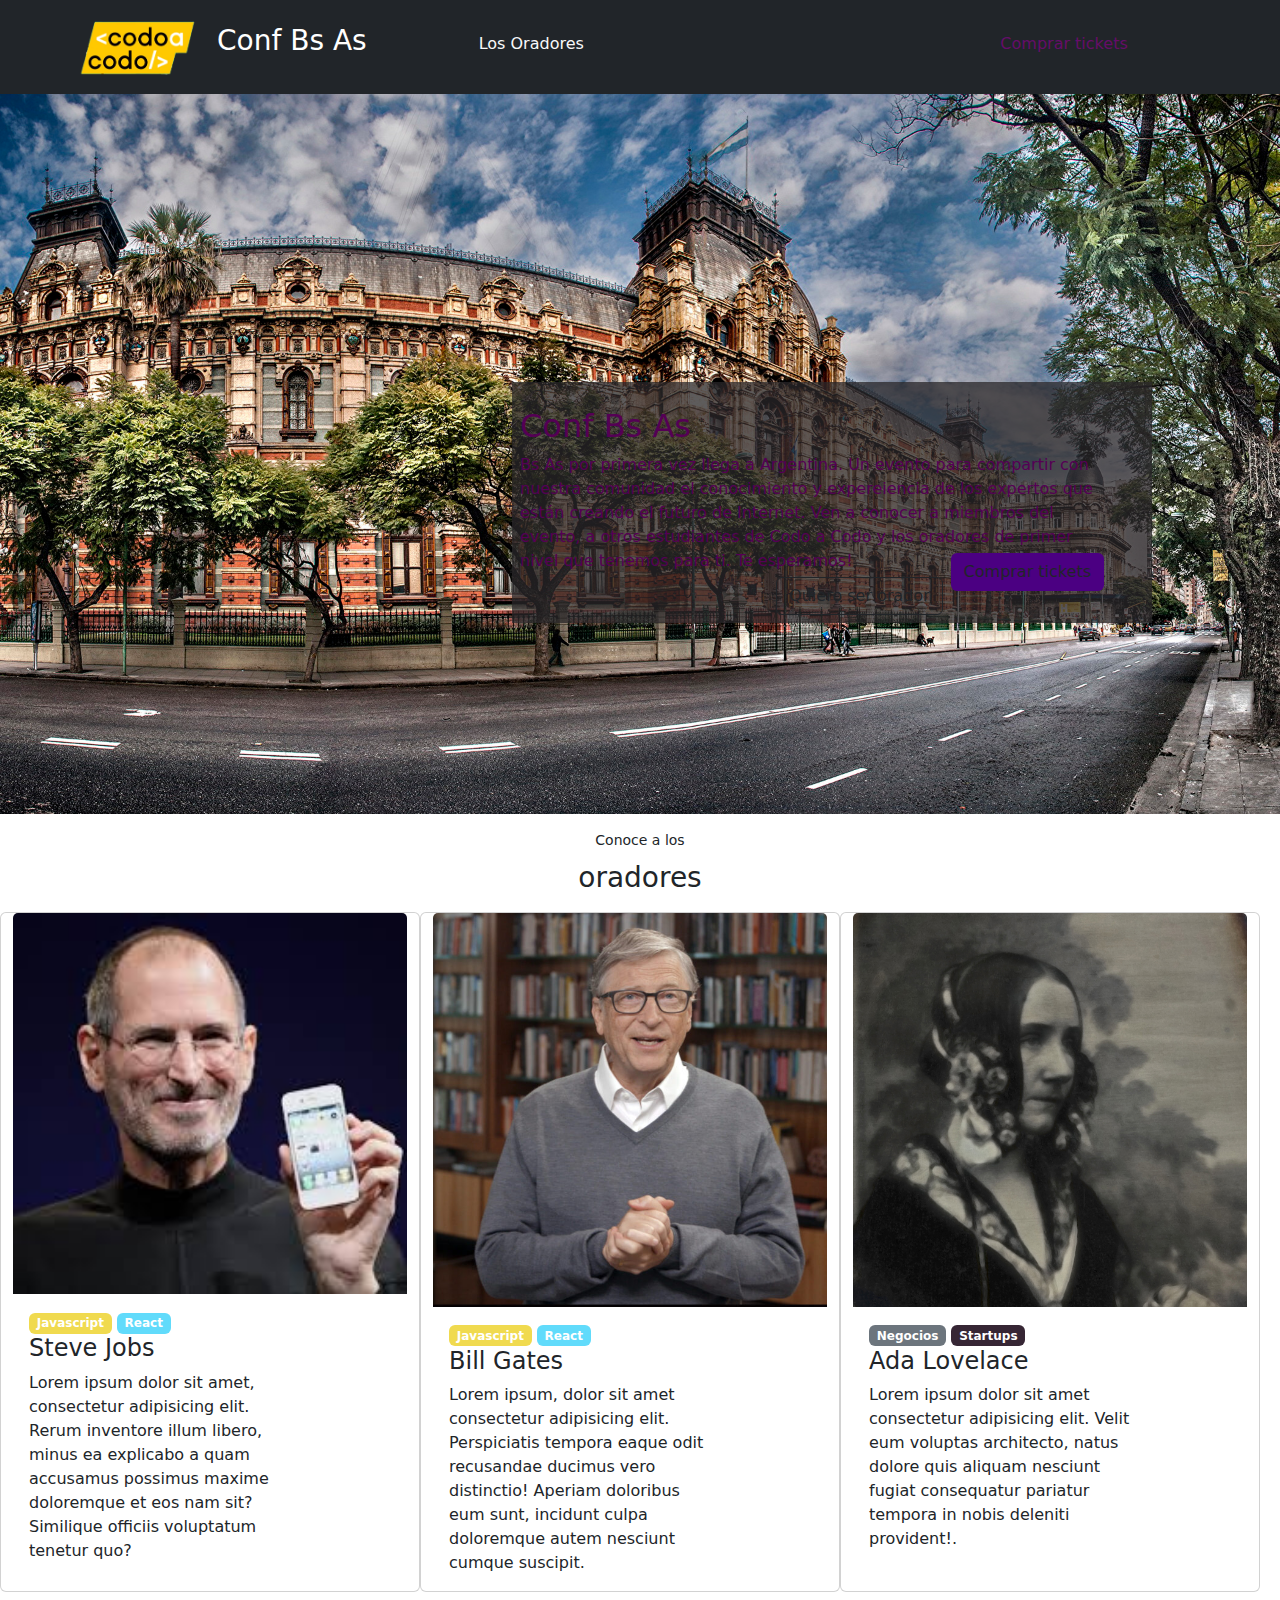
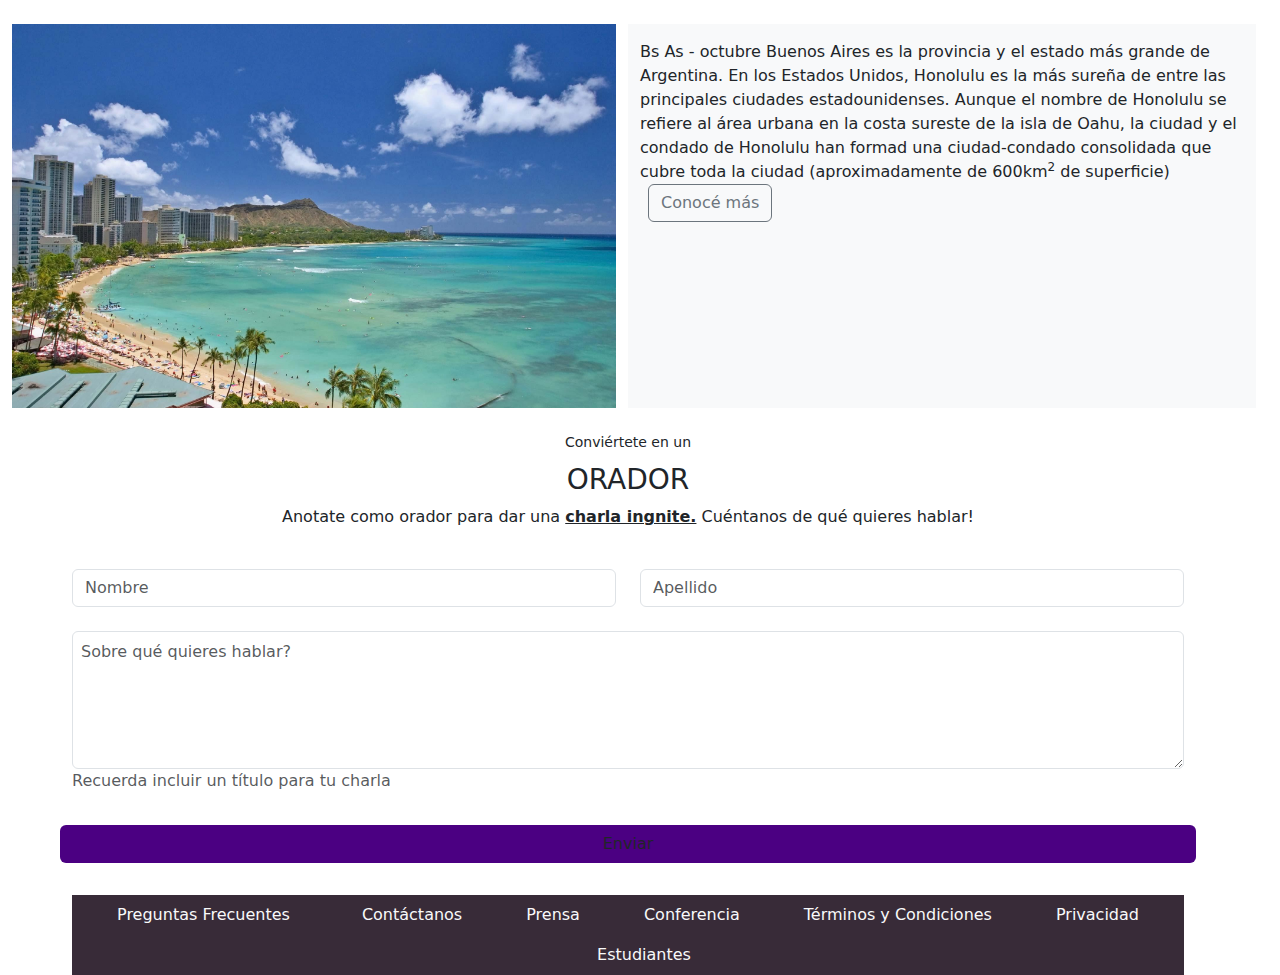
==== Trabajo práctico integrador/bootstrap/index.html @ 028cf887 "Add files via upload" ====
<!DOCTYPE html>
<html lang="en">
<head>
    <meta charset="UTF-8">
    <meta http-equiv="X-UA-Compatible" content="IE=edge">
    <meta name="viewport" content="width=device-width, initial-scale=1.0">
    <title>COSO</title>
    <!-- Latest compiled and minified CSS -->
<link href="https://cdn.jsdelivr.net/npm/bootstrap@5.1.3/dist/css/bootstrap.min.css" rel="stylesheet">
<link rel="stylesheet" type="text/css" href="style.css">

<!-- Latest compiled JavaScript -->
<script src="https://cdn.jsdelivr.net/npm/bootstrap@5.1.3/dist/js/bootstrap.bundle.min.js"></script>
</head>
<body>
  <nav class="navbar-dark container-relative"> <div class="container-fluid bg-dark d-flex flex-wrap align-content-around bg-light">
                 <a class="navbar-brand text-light" href="#"> <img src="../img/codoacodo.png" style=height:90px
                  class="float-start mt-1 ms-5"></a>
                    <a class="navbar-brand mt-4" href="#"><h3>Conf Bs As</h3></a>
                 <ul class="nav justify-content-end mt-4 ms-5">
                 <li class="nav-item ms-5">
                  <a class="nav-link text-light" href="#">Los Oradores</a>
                </li>
                <li class="nav-item">
                  <a class="nav-link text-muted" href="#">El lugar y la fecha</a>
                </li>
                <li class="nav-item">
                  <a class="nav-link text-muted" href="#">Conviértete en orador</a>
                </li>
                <li class="nav-item">
                    <a class="nav-link ncolortext" href="#">Comprar tickets</a>
                  </li>
              </ul> 
       </div>  </nav>

        <div class="img-text-container-fluid">
          <img src="../img/ba1.jpg" class="img-fluid" alt="Buenos Aires">
          <div class="bg-text inner me-5 col-sm-8 pe-3 col-md-6 pe-5 pb-2 px-2">
            <h2 class="col-m-6">Conf Bs As</h2>
            Bs As por primera vez llega a Argentina. Un evento para compartir con
              nuestra comunidad el conocimiento y expereiencia de los expertos que están creando el futuro de Internet. Ven a conocer a miembros del evento, a otros estudiantes de Codo a Codo y los oradores de primer nivel que tenemos para ti. Te esperamos!
              <button type="button" class="btn float-end mt-1 ms-2 mybtn">Comprar tickets</button>
              <button type="button" class="btn btn-outline-dark float-end mt-1">Quiero ser orador</button>
              </div>
            </div>
    <div class="container text-center">
    <p class="text-center">
        <h6><small>Conoce a los</small></h6>
            <h2><small>oradores</small></h2>
    </p>
        </div>
        <div class="row container-fluid py-auto pe-2">
        <div class="col card" style="width:100px">
            <img class=" card-img-top" src="../img/steve.jpg" alt="Steve Jobs">
            <div class="card-body">
                <span class="badge bjs">Javascript</span></h6>
                <span class="badge br">React</span></h6>
              <h4 class="card-title">Steve Jobs</h4>
              <p class="card-text col-sm-9">Lorem ipsum dolor sit amet, consectetur adipisicing elit. Rerum inventore illum libero, minus ea explicabo a quam accusamus possimus maxime doloremque et eos nam sit? Similique officiis voluptatum tenetur quo?</p>
            </div>
          </div>
          <div class="col card" style="width:100px">
            <img class="card-img-top" src="../img/bill.jpg" alt="Bill Gates">
            <div class="card-body">
                <span class="badge bjs">Javascript</span></h6>
                <span class="badge br">React</span></h6>
              <h4 class="card-title">Bill Gates</h4>
              <p class="card-text col-sm-9">Lorem ipsum, dolor sit amet consectetur adipisicing elit. Perspiciatis tempora eaque odit recusandae ducimus vero distinctio! Aperiam doloribus eum sunt, incidunt culpa doloremque autem nesciunt cumque suscipit.</p>
            </div>
          </div>
          <div class="col card" style="width:100px">
            <img class="card-img-top" src="../img/ada.jpeg" alt="Ada Lovelace">
            <div class="card-body">
                <span class="badge bg-secondary">Negocios</span></h6>
                <span class="badge bg-alsc">Startups</span></h6>
              <h4 class="card-title">Ada Lovelace</h4>
              <p class="card-text col-sm-9">Lorem ipsum dolor sit amet consectetur adipisicing elit. Velit eum voluptas architecto, natus dolore quis aliquam nesciunt fugiat consequatur pariatur tempora in nobis deleniti provident!.</p>
            </div>
          </div>
        </div>
        </p>
  
    <div class="row container-fluid">
        <p><div class="col"><img src="../img/honolulu.jpg" class="float-start img-fluid"></div>
         <div class="col-sm-6 col-md-6 bg-light py-3">Bs As - octubre
            Buenos Aires es la provincia y el estado más grande de Argentina. En los Estados Unidos, Honolulu es la más sureña de entre las principales ciudades estadounidenses. Aunque el nombre de Honolulu se refiere al área urbana en la costa sureste de la isla de Oahu, la ciudad y el condado de Honolulu han formad una ciudad-condado consolidada que cubre toda la ciudad (aproximadamente de 600km<sup>2</sup> de superficie)
            <button type="button" class="btn ms-2 btn-outline-secondary">Conocé más</button> </p></div>
        
    <div class="d-grid text-center my-3 mt-4">
        <h6><small>Conviértete en un</small></h6>
            <h2><small>ORADOR</small></h2>
         <p>Anotate como orador para dar una <a href="#" class="alert-link text-dark">charla ingnite.</a> Cuéntanos de qué quieres hablar!</p> </div>
        <form>
          <div class="row mx-5 mt-2">
            <div class="col">
              <input type="text" class="form-control" placeholder="Nombre" name="name">
            </div>
            <div class="col">
              <input type="text" class="form-control" placeholder="Apellido" name="apellido">
            </div>
        </form>
        <div class="form-group text-muted">
          <textarea class="form-control p-2 mt-4 text-muted" rows="5" placeholder="Sobre qué quieres hablar?" name="text"></textarea>
              <p>Recuerda incluir un título para tu charla</p>
          </div>
        <button class="btn mt-3 mb-3 obtn">Enviar</button>
        </p>
        
       
        <nav class="navbar-dark container-fluid"> <div class="container-fluid cw d-flex flex-wrap align-content-around">
          <ul class="nav justify-content-center">
            <li class="nav-item">
              <a class="nav-link text-light me-2" href="#">Preguntas Frecuentes</a>
            </li>
            <li class="nav-item">
              <a class="nav-link text-light ps-5" href="#">Contáctanos</a>
            </li>
            <li class="nav-item">
              <a class="nav-link text-light ps-5" href="#">Prensa</a>
            </li>
            <li class="nav-item">
              <a class="nav-link text-light ps-5" href="#">Conferencia</a>
            </li> 
              <li class="nav-item">
                <a class="nav-link text-light ps-5" href="#">Términos y Condiciones</a>
              </li>
              <li class="nav-item">
                <a class="nav-link text-light ps-5" href="#">Privacidad</a>
              </li>
              <li class="nav-item">
                <a class="nav-link text-light ps-5" href="#">Estudiantes</a>
              </li>
       </ul> 
</div>  </nav>



       
      

</body>
</html>
---- Trabajo práctico integrador/bootstrap/style.css ----
.ncolortext {
    color:rgba(139, 0, 139, 0.658)
}

.img-text-container-fluid {
    position: relative;
  }




.inner {
    position: absolute;
    top: 40%;
    left: 40%;
    background-color: rgba(41, 38, 41, 0.753);
    color: rgb(85, 0, 85);
    padding: 25px;
   
  }

  .colm6{
    height: 33px;
  }

  
.mybtn {
background-color: indigo;
}

.bjs {
    background-color:#f0da4f;
}

.br {
    background-color:#61DBFB;
}

.bg-alsc {
    background-color: rgb(54, 38, 52);
}


.mybtn2 {
background-color:indigo;
color:indigo
}

.obtn {
    background-color: indigo;
}


.cw {
    height: 80px;
    background-color: rgba(32, 17, 32, 0.89);
    
}
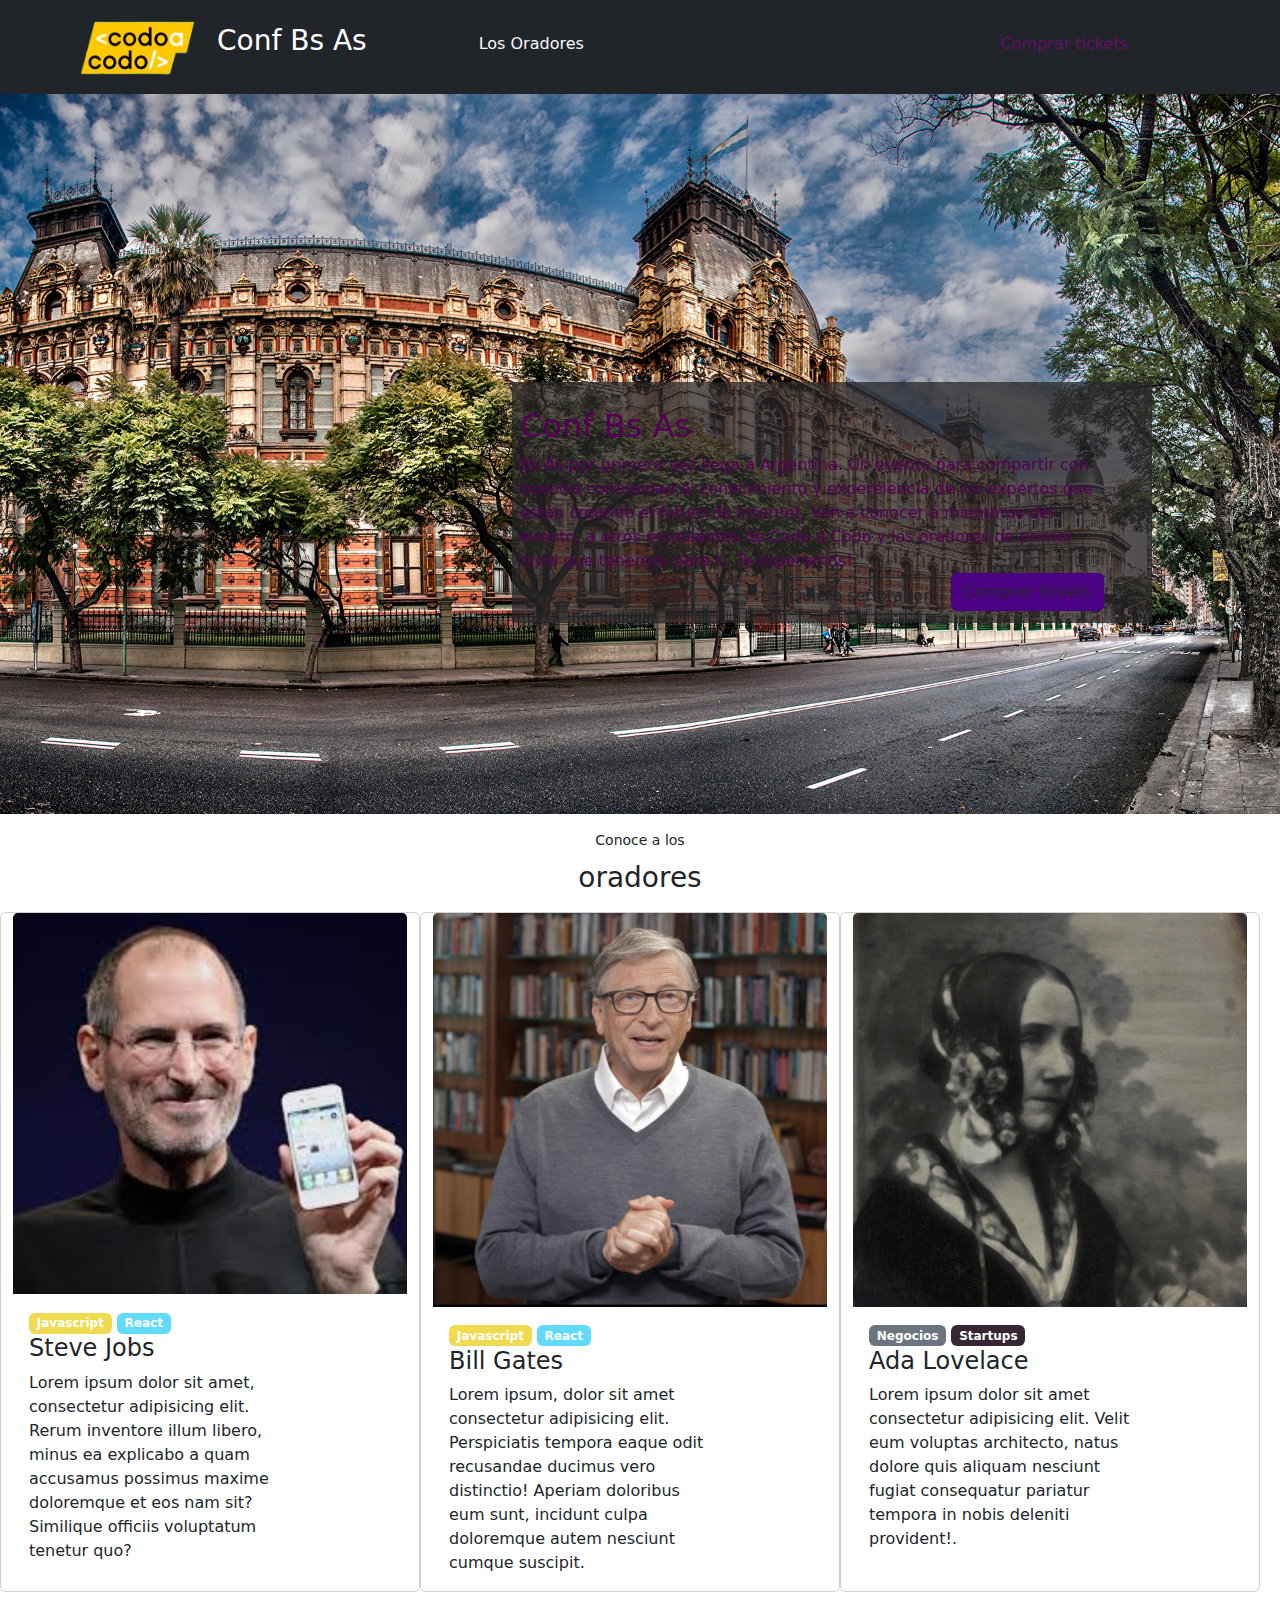
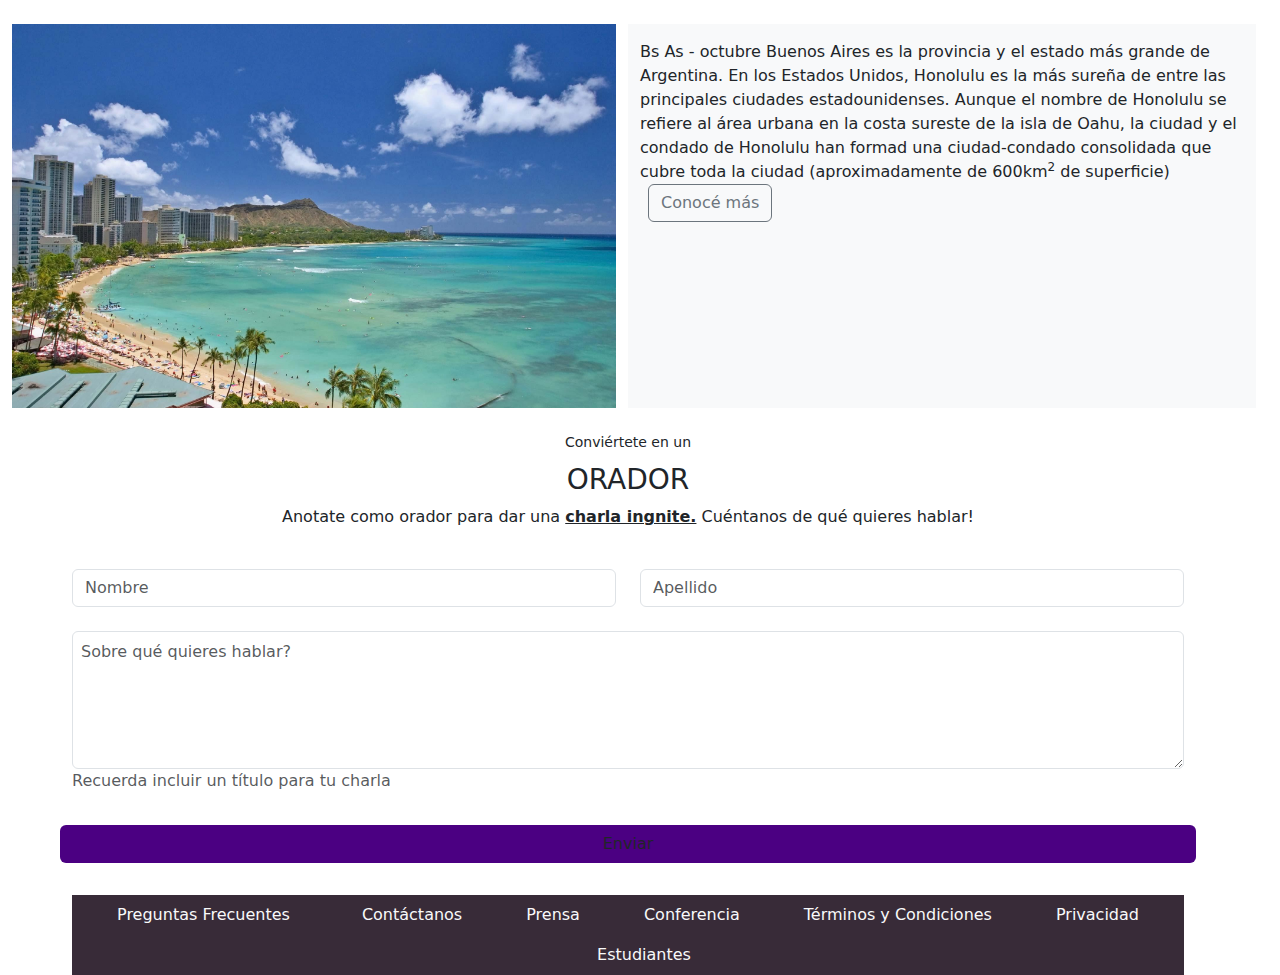
==== commit 439e5767: "Update index.html" ====
--- a/Trabajo práctico integrador/bootstrap/index.html
+++ b/Trabajo práctico integrador/bootstrap/index.html
@@ -14,9 +14,9 @@
 </head>
 <body>
   <nav class="navbar-dark container-relative"> <div class="container-fluid bg-dark d-flex flex-wrap align-content-around bg-light">
-                 <a class="navbar-brand text-light" href="#"> <img src="../img/codoacodo.png" style=height:90px
+                 <a class="navbar-brand text-light" href="href="index.html""> <img src="../img/codoacodo.png" style=height:90px
                   class="float-start mt-1 ms-5"></a>
-                    <a class="navbar-brand mt-4" href="#"><h3>Conf Bs As</h3></a>
+                    <a class="navbar-brand mt-4" href="index.html"><h3>Conf Bs As</h3></a>
                  <ul class="nav justify-content-end mt-4 ms-5">
                  <li class="nav-item ms-5">
                   <a class="nav-link text-light" href="#">Los Oradores</a>
@@ -28,7 +28,7 @@
                   <a class="nav-link text-muted" href="#">Conviértete en orador</a>
                 </li>
                 <li class="nav-item">
-                    <a class="nav-link ncolortext" href="#">Comprar tickets</a>
+                    <a class="nav-link ncolortext" href="tickets.html">Comprar tickets</a>
                   </li>
               </ul> 
        </div>  </nav>
@@ -39,7 +39,7 @@
             <h2 class="col-m-6">Conf Bs As</h2>
             Bs As por primera vez llega a Argentina. Un evento para compartir con
               nuestra comunidad el conocimiento y expereiencia de los expertos que están creando el futuro de Internet. Ven a conocer a miembros del evento, a otros estudiantes de Codo a Codo y los oradores de primer nivel que tenemos para ti. Te esperamos!
-              <button type="button" class="btn float-end mt-1 ms-2 mybtn">Comprar tickets</button>
+              <form action="tickets.html"><button type="submit" class="btn float-end ms-2 mybtn">Comprar tickets</button></form>
               <button type="button" class="btn btn-outline-dark float-end mt-1">Quiero ser orador</button>
               </div>
             </div>
@@ -139,4 +139,4 @@
       
 
 </body>
-</html>+</html>
